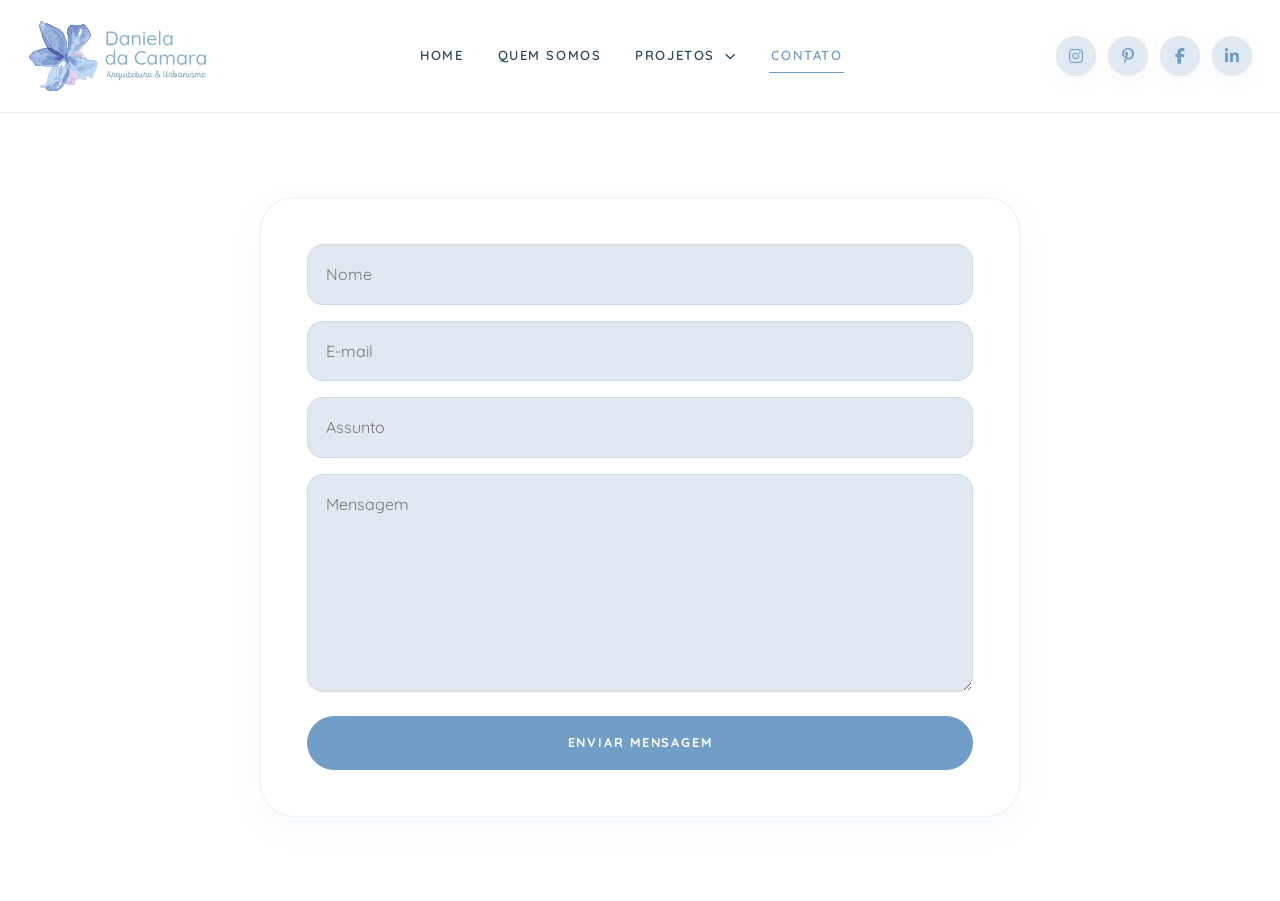
==== contato.html @ 3209e6f1 "primeiro commit" ====
<!DOCTYPE html>
<html lang="pt-BR">
<head>
  <meta charset="UTF-8" />
  <meta name="viewport" content="width=device-width, initial-scale=1.0" />
  <title>Contato | Daniela da Camara</title>

  <link rel="preconnect" href="https://fonts.googleapis.com">
  <link rel="preconnect" href="https://fonts.gstatic.com" crossorigin>
  <link href="https://fonts.googleapis.com/css2?family=Quicksand:wght@300;400;500;600;700&display=swap" rel="stylesheet" />
  <link rel="stylesheet" href="https://cdnjs.cloudflare.com/ajax/libs/font-awesome/6.5.2/css/all.min.css" />
  <link rel="stylesheet" href="style.css" />
</head>
<body>
  <header class="site-header">
    <div class="header-container">
      <a href="index.html" class="logo" aria-label="Ir para a página inicial">
        <img src="./assets/3.svg" alt="Daniela da Camara" class="logo-image">
      </a>

      <nav class="main-nav" id="mainNav" aria-label="Menu principal">
        <ul class="nav-list">
          <li><a href="index.html" class="nav-link">Home</a></li>
          <li><a href="quem-somos.html" class="nav-link">Quem Somos</a></li>

          <li class="has-submenu" id="projectsMenu">
            <button class="submenu-toggle nav-button" id="submenuToggle" type="button" aria-expanded="false" aria-controls="projectsSubmenu">
              Projetos
              <i class="fa-solid fa-chevron-down"></i>
            </button>
            <ul class="submenu" id="projectsSubmenu">
              <li><a href="projetos.html">Todos</a></li>
              <li><a href="projetos.html?categoria=residenciais">Residenciais</a></li>
              <li><a href="projetos.html?categoria=corporativos">Corporativos</a></li>
              <li><a href="projetos.html?categoria=interiores">Interiores</a></li>
            </ul>
          </li>

          <li><a href="contato.html" class="nav-link active">Contato</a></li>
        </ul>
      </nav>

      <div class="header-right">
        <div class="social-links">
          <a href="#" aria-label="Instagram"><i class="fa-brands fa-instagram"></i></a>
          <a href="#" aria-label="Pinterest"><i class="fa-brands fa-pinterest-p"></i></a>
          <a href="#" aria-label="Facebook"><i class="fa-brands fa-facebook-f"></i></a>
          <a href="#" aria-label="LinkedIn"><i class="fa-brands fa-linkedin-in"></i></a>
        </div>

        <button class="menu-toggle" id="menuToggle" aria-label="Abrir menu" aria-expanded="false">
          <span></span>
          <span></span>
        </button>
      </div>
    </div>
  </header>

  <main class="contact-page-main">
    <section class="contact-form-only-section">
      <form class="contact-form contact-form-only">
        <div class="form-group">
          <input type="text" placeholder="Nome" />
        </div>

        <div class="form-group">
          <input type="email" placeholder="E-mail" />
        </div>

        <div class="form-group">
          <input type="text" placeholder="Assunto" />
        </div>

        <div class="form-group">
          <textarea rows="7" placeholder="Mensagem"></textarea>
        </div>

        <button type="submit" class="btn btn-primary">Enviar mensagem</button>
      </form>
    </section>
  </main>

  <script src="script.js"></script>
</body>
</html>
---- style.css ----
:root {
  --white: #FFFFFF;
  --blue-100: #e0e9f2;
  --blue-200: #c2d0dd;
  --blue-400: #8ab0c7;
  --blue-500: #719ec7;

  --bg: var(--white);
  --bg-soft: var(--blue-100);
  --title: var(--blue-500);
  --text: #2e4a5f;
  --text-soft: #4f6a7f;
  --line: rgba(113, 158, 199, 0.16);

  --container: 1320px;
  --radius-xl: 34px;
  --radius-lg: 26px;
  --radius-md: 18px;

  --shadow-soft: 0 18px 50px rgba(113, 158, 199, 0.12);
  --shadow-card: 0 10px 30px rgba(113, 158, 199, 0.08);

  --transition-fast: 0.22s ease;
  --transition: 0.32s cubic-bezier(0.22, 1, 0.36, 1);

  --header-height: 112px;
}

* {
  margin: 0;
  padding: 0;
  box-sizing: border-box;
}

html {
  scroll-behavior: smooth;
}

body {
  font-family: "Quicksand", sans-serif;
  background: var(--bg);
  color: var(--text);
  line-height: 1.65;
  -webkit-font-smoothing: antialiased;
  text-rendering: optimizeLegibility;
  overflow-x: hidden;
}

img {
  display: block;
  width: 100%;
}

a {
  color: inherit;
  text-decoration: none;
}

button,
input,
textarea {
  font: inherit;
}

button {
  border: none;
  background: none;
  cursor: pointer;
}

a,
button,
img,
.nav-link,
.nav-button,
.social-links a,
.logo {
  -webkit-tap-highlight-color: transparent;
}

.nav-link:focus,
.nav-button:focus,
.social-links a:focus,
.menu-toggle:focus {
  outline: none;
}

.nav-link:focus-visible,
.nav-button:focus-visible,
.social-links a:focus-visible,
.menu-toggle:focus-visible {
  outline: 1px solid rgba(113, 158, 199, 0.5);
  outline-offset: 4px;
}

.site-header,
.header-container,
.nav-list,
.nav-list > li,
.nav-link,
.nav-button,
.logo,
.logo-image,
.social-links a,
.submenu {
  backface-visibility: hidden;
  -webkit-backface-visibility: hidden;
  transform: translateZ(0);
}

/* HEADER */
.site-header {
  position: sticky;
  top: 0;
  z-index: 1200;
  background: rgba(255, 255, 255, 0.94);
  backdrop-filter: blur(16px);
  border-bottom: 1px solid var(--line);
}

.header-container {
  width: min(100% - 56px, var(--container));
  min-height: var(--header-height);
  margin: 0 auto;
  display: grid;
  grid-template-columns: auto 1fr auto;
  align-items: center;
  gap: 40px;
}

.logo {
  display: inline-flex;
  align-items: center;
  white-space: nowrap;
  line-height: 1;
  flex-shrink: 0;
}

.logo-image {
  display: block;
  width: auto;
  height: 72px;
  max-width: 320px;
  object-fit: contain;
}

.main-nav {
  display: flex;
  justify-content: center;
  min-width: 0;
}

.nav-list {
  list-style: none;
  display: flex;
  align-items: center;
  gap: 30px;
}

.nav-list > li {
  display: flex;
  align-items: center;
  position: relative;
}

.nav-link,
.nav-button,
.submenu a {
  color: var(--text);
  font-size: 0.82rem;
  font-weight: 600;
  text-transform: uppercase;
  letter-spacing: 0.12em;
}

.nav-link,
.nav-button {
  position: relative;
  display: inline-flex;
  align-items: center;
  justify-content: center;
  min-height: 46px;
  padding: 0 2px;
  transition:
    color var(--transition-fast),
    opacity var(--transition-fast);
}

.nav-link::after,
.nav-button::after {
  content: "";
  position: absolute;
  left: 0;
  bottom: 6px;
  width: 100%;
  height: 1px;
  background: var(--blue-500);
  transform: scaleX(0);
  transform-origin: center;
  transition: transform var(--transition-fast);
  pointer-events: none;
}

.nav-link:hover,
.nav-button:hover,
.submenu a:hover,
.nav-link.active,
.nav-button.active {
  color: var(--blue-500);
}

.nav-link:hover::after,
.nav-button:hover::after,
.nav-link.active::after,
.has-submenu.open .nav-button::after {
  transform: scaleX(1);
}

.has-submenu {
  position: relative;
}

.nav-button {
  gap: 10px;
}

.nav-button i {
  font-size: 0.68rem;
  transition: transform var(--transition-fast);
}

.has-submenu.open .nav-button i {
  transform: rotate(180deg);
}

.submenu {
  list-style: none;
  position: absolute;
  left: 50%;
  top: calc(100% + 14px);
  transform: translateX(-50%) translateY(8px);
  min-width: 250px;
  background: var(--white);
  border: 1px solid rgba(113, 158, 199, 0.18);
  border-radius: 22px;
  box-shadow: var(--shadow-soft);
  padding: 12px 0;
  opacity: 0;
  visibility: hidden;
  pointer-events: none;
  transition:
    opacity var(--transition-fast),
    transform var(--transition-fast),
    visibility var(--transition-fast);
  will-change: opacity, transform;
}

.submenu::before {
  content: "";
  position: absolute;
  left: 0;
  right: 0;
  top: -18px;
  height: 18px;
}

.submenu a {
  display: block;
  padding: 11px 22px;
  letter-spacing: 0.08em;
  transition:
    color var(--transition-fast),
    background-color var(--transition-fast);
}

.submenu a:hover {
  background: rgba(224, 233, 242, 0.45);
}

.has-submenu.open .submenu {
  opacity: 1;
  visibility: visible;
  pointer-events: auto;
  transform: translateX(-50%) translateY(0);
}

.header-right {
  display: flex;
  align-items: center;
  justify-content: flex-end;
  gap: 16px;
}

.social-links {
  display: flex;
  align-items: center;
  gap: 12px;
}

.social-links a {
  width: 40px;
  height: 40px;
  border-radius: 999px;
  display: inline-flex;
  align-items: center;
  justify-content: center;
  background: var(--blue-100);
  color: var(--blue-500);
  transition:
    transform var(--transition-fast),
    background-color var(--transition-fast),
    color var(--transition-fast);
  box-shadow: 0 6px 18px rgba(113, 158, 199, 0.08);
}

.social-links a:hover {
  transform: translateY(-1px);
  background: var(--blue-500);
  color: var(--white);
}

.menu-toggle {
  display: none;
  width: 42px;
  height: 42px;
  flex-direction: column;
  justify-content: center;
  gap: 6px;
}

.menu-toggle span {
  display: block;
  width: 22px;
  height: 1.5px;
  margin-left: auto;
  background: var(--blue-500);
  transition: transform var(--transition-fast), opacity var(--transition-fast);
}

/* HOME E PROJETOS */
.gallery-page-main {
  width: 100%;
}

.projects-grid {
  display: grid;
  grid-template-columns: repeat(3, 1fr);
  gap: 0;
  width: 100vw;
  margin: 0;
}

.project-tile {
  position: relative;
  overflow: hidden;
}

.project-tile.hidden {
  display: none;
}

.project-tile-link {
  display: block;
  position: relative;
  overflow: hidden;
}

.project-tile-image {
  position: relative;
  overflow: hidden;
}

.project-tile-image::after {
  content: "";
  position: absolute;
  inset: 0;
  background: rgba(24, 39, 52, 0.12);
  opacity: 0;
  transition: opacity 1s ease;
  z-index: 1;
}

.project-tile-image img {
  width: 100%;
  height: clamp(320px, 34vw, 620px);
  object-fit: cover;
  transform: scale(1);
  transition:
    transform 2s cubic-bezier(0.22, 1, 0.36, 1),
    filter 1s ease;
}

.project-tile-overlay {
  position: absolute;
  inset: 0;
  z-index: 2;
  display: flex;
  align-items: flex-end;
  justify-content: flex-start;
  padding: 28px;
  background: linear-gradient(to top, rgba(18, 31, 42, 0.42), transparent 55%);
  opacity: 0;
  transition: opacity 0.9s ease;
}

.project-tile-overlay h2 {
  color: var(--white);
  font-size: clamp(1.2rem, 1.8vw, 2rem);
  font-weight: 600;
  letter-spacing: 0.02em;
  transform: translateY(10px);
  transition: transform 0.8s ease;
}

.project-tile-link:hover .project-tile-image::after {
  opacity: 1;
}

.project-tile-link:hover .project-tile-image img {
  transform: scale(1.045);
  filter: brightness(0.78);
}

.project-tile-link:hover .project-tile-overlay {
  opacity: 1;
}

.project-tile-link:hover .project-tile-overlay h2 {
  transform: translateY(0);
}

/* QUEM SOMOS */
.about-page-main {
  min-height: calc(100vh - var(--header-height));
}

.about-split-layout {
  width: 100%;
  min-height: calc(100vh - var(--header-height));
  display: grid;
  grid-template-columns: 1fr 1fr;
}

.about-split-image {
  min-height: calc(100vh - var(--header-height));
}

.about-split-image img {
  width: 100%;
  height: 100%;
  object-fit: cover;
}

.about-split-text {
  display: flex;
  align-items: center;
  justify-content: center;
  padding: 60px;
  background: var(--white);
}

.about-split-inner {
  width: min(100%, 500px);
  text-align: center;
}

.about-split-inner h1 {
  color: var(--title);
  font-size: clamp(2rem, 4vw, 4rem);
  font-weight: 600;
  letter-spacing: 0.08em;
  margin-bottom: 28px;
}

.about-split-inner p {
  color: var(--text-soft);
  font-size: 1rem;
}

.about-split-inner p + p {
  margin-top: 18px;
}

/* CONTATO */
.contact-page-main {
  min-height: calc(100vh - var(--header-height));
  display: flex;
  align-items: center;
  justify-content: center;
  padding: 42px 24px;
}

.contact-form-only-section {
  width: min(100%, 760px);
}

.contact-form {
  background: var(--white);
  border: 1px solid rgba(113, 158, 199, 0.14);
  border-radius: var(--radius-xl);
  padding: clamp(28px, 4vw, 46px);
  box-shadow: var(--shadow-card);
  display: grid;
  gap: 16px;
}

.contact-form-only {
  width: 100%;
}

.form-group input,
.form-group textarea {
  width: 100%;
  border: 1px solid rgba(113, 158, 199, 0.18);
  background: var(--bg-soft);
  border-radius: 16px;
  padding: 16px 18px;
  color: var(--text);
  outline: none;
  transition: var(--transition);
}

.form-group input:focus,
.form-group textarea:focus {
  background: var(--white);
  border-color: var(--blue-500);
}

/* BUTTON */
.btn {
  min-height: 54px;
  padding: 0 24px;
  border-radius: 999px;
  display: inline-flex;
  align-items: center;
  justify-content: center;
  font-size: 0.8rem;
  font-weight: 700;
  text-transform: uppercase;
  letter-spacing: 0.14em;
  transition: var(--transition-fast);
}

.btn-primary {
  background: var(--blue-500);
  border: 1px solid var(--blue-500);
  color: var(--white);
}

.btn-primary:hover {
  transform: translateY(-1px);
  background: #628eb5;
  border-color: #628eb5;
}

/* RESPONSIVO */
@media (max-width: 980px) {
  :root {
    --header-height: 92px;
  }

  .header-container {
    grid-template-columns: auto auto;
    justify-content: space-between;
    gap: 18px;
    min-height: var(--header-height);
  }

  .logo-image {
    height: 54px;
    max-width: 220px;
  }

  .main-nav {
    position: absolute;
    top: 100%;
    left: 0;
    width: 100%;
    background: rgba(255, 255, 255, 0.98);
    border-bottom: 1px solid var(--line);
    max-height: 0;
    overflow: hidden;
    transition: max-height 0.3s ease;
  }

  .main-nav.open {
    max-height: 520px;
  }

  .nav-list {
    width: min(100% - 32px, var(--container));
    margin: 0 auto;
    flex-direction: column;
    align-items: flex-start;
    gap: 0;
    padding: 18px 0;
  }

  .nav-list > li {
    width: 100%;
    border-bottom: 1px solid rgba(113, 158, 199, 0.12);
  }

  .nav-link,
  .nav-button {
    width: 100%;
    min-height: 52px;
    justify-content: space-between;
    padding: 0;
  }

  .nav-link::after,
  .nav-button::after {
    display: none;
  }

  .submenu {
    position: static;
    transform: none;
    min-width: 100%;
    margin-top: 0;
    padding: 0 0 10px 0;
    border: none;
    border-radius: 0;
    box-shadow: none;
    background: transparent;
    display: none;
    opacity: 1;
    visibility: visible;
    pointer-events: auto;
  }

  .submenu::before {
    display: none;
  }

  .has-submenu.open .submenu {
    display: block;
  }

  .submenu a {
    padding: 10px 0 10px 14px;
  }

  .social-links {
    display: none;
  }

  .menu-toggle {
    display: flex;
  }

  .projects-grid {
    grid-template-columns: repeat(2, 1fr);
  }

  .about-split-layout {
    grid-template-columns: 1fr;
  }

  .about-split-image {
    min-height: 48vh;
  }

  .about-split-text {
    padding: 48px 24px;
  }
}

@media (max-width: 640px) {
  .header-container {
    width: min(100% - 24px, var(--container));
  }

  .logo-image {
    height: 46px;
    max-width: 180px;
  }

  .projects-grid {
    grid-template-columns: 1fr;
  }

  .project-tile-image img {
    height: 58vh;
  }

  .project-tile-overlay {
    padding: 22px;
  }

  .contact-page-main {
    padding: 24px;
  }

  .about-split-inner h1 {
    margin-bottom: 22px;
  }
}
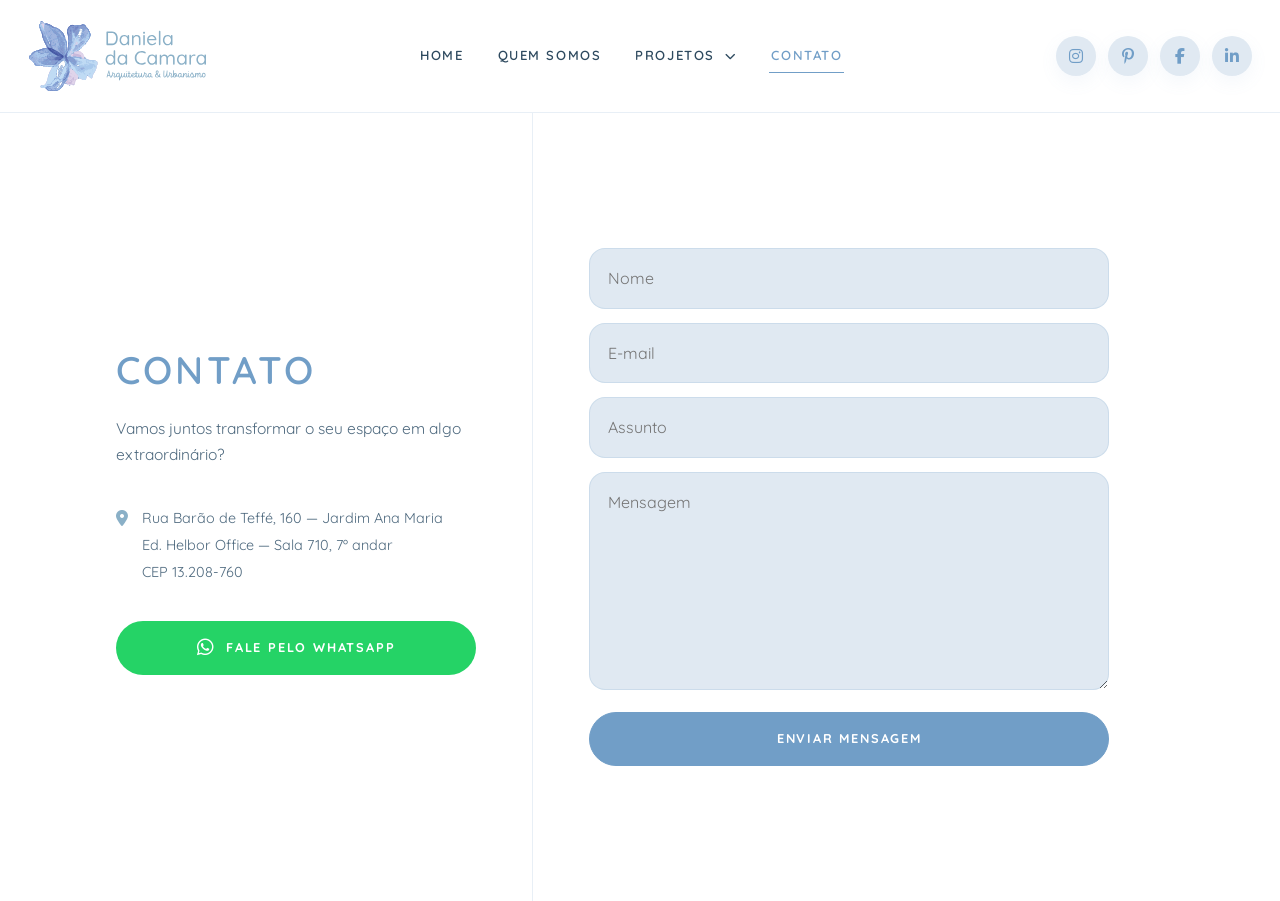
==== commit fac5e3fc: "atualiza página contato" ====
--- a/contato.html
+++ b/contato.html
@@ -57,8 +57,30 @@
   </header>
 
   <main class="contact-page-main">
-    <section class="contact-form-only-section">
-      <form class="contact-form contact-form-only">
+
+    <div class="contact-info">
+      <div class="contact-info-inner">
+        <h1>CONTATO</h1>
+        <p class="contact-intro">Vamos juntos transformar o seu espaço em algo extraordinário?</p>
+
+        <div class="contact-detail">
+          <i class="fa-solid fa-location-dot"></i>
+          <div class="contact-detail-text">
+            <span>Rua Barão de Teffé, 160 — Jardim Ana Maria</span>
+            <span>Ed. Helbor Office — Sala 710, 7º andar</span>
+            <span>CEP 13.208-760</span>
+          </div>
+        </div>
+
+        <a href="https://wa.me/5511933152003" target="_blank" rel="noopener noreferrer" class="btn btn-whatsapp">
+          <i class="fa-brands fa-whatsapp"></i>
+          Fale pelo WhatsApp
+        </a>
+      </div>
+    </div>
+
+    <div class="contact-form-wrap">
+      <form class="contact-form">
         <div class="form-group">
           <input type="text" placeholder="Nome" />
         </div>
@@ -77,7 +99,8 @@
 
         <button type="submit" class="btn btn-primary">Enviar mensagem</button>
       </form>
-    </section>
+    </div>
+
   </main>
 
   <script src="script.js"></script>
--- a/style.css
+++ b/style.css
@@ -431,24 +431,27 @@
 
 /* QUEM SOMOS */
 .about-page-main {
-  min-height: calc(100vh - var(--header-height));
+  height: calc(100vh - var(--header-height));
+  overflow: hidden;
 }
 
 .about-split-layout {
   width: 100%;
-  min-height: calc(100vh - var(--header-height));
+  height: 100%;
   display: grid;
   grid-template-columns: 1fr 1fr;
 }
 
 .about-split-image {
-  min-height: calc(100vh - var(--header-height));
+  height: 100%;
+  overflow: hidden;
 }
 
 .about-split-image img {
   width: 100%;
   height: 100%;
   object-fit: cover;
+  object-position: center;
 }
 
 .about-split-text {
@@ -456,6 +459,7 @@
   align-items: center;
   justify-content: center;
   padding: 60px;
+  overflow-y: auto;
   background: var(--white);
 }
 
@@ -481,31 +485,99 @@
   margin-top: 18px;
 }
 
+.about-tagline {
+  margin-top: 48px !important;
+  font-style: italic;
+  color: var(--title) !important;
+}
+
 /* CONTATO */
 .contact-page-main {
   min-height: calc(100vh - var(--header-height));
-  display: flex;
-  align-items: center;
+  display: grid;
+  grid-template-columns: 5fr 7fr;
+  background: var(--white);
+}
+
+.contact-info {
+  display: flex;
+  align-items: center;
+  justify-content: flex-end;
+  padding: 60px 56px 60px 40px;
+  border-right: 1px solid var(--line);
+}
+
+.contact-info-inner {
+  width: min(100%, 360px);
+}
+
+.contact-info-inner h1 {
+  color: var(--title);
+  font-size: clamp(1.8rem, 3vw, 3rem);
+  font-weight: 600;
+  letter-spacing: 0.08em;
+  margin-bottom: 12px;
+}
+
+.contact-intro {
+  color: var(--text-soft);
+  font-size: 0.97rem;
+  line-height: 1.7;
+  margin-bottom: 40px;
+}
+
+.contact-detail {
+  display: flex;
+  gap: 14px;
+  align-items: flex-start;
+  margin-bottom: 36px;
+}
+
+.contact-detail i {
+  color: var(--blue-400);
+  font-size: 1rem;
+  margin-top: 3px;
+  flex-shrink: 0;
+}
+
+.contact-detail-text {
+  display: flex;
+  flex-direction: column;
+  gap: 3px;
+  color: var(--text-soft);
+  font-size: 0.9rem;
+  line-height: 1.65;
+}
+
+.btn-whatsapp {
+  background: #25D366;
+  border: none;
+  color: var(--white);
+  gap: 10px;
+  width: 100%;
   justify-content: center;
-  padding: 42px 24px;
-}
-
-.contact-form-only-section {
-  width: min(100%, 760px);
+}
+
+.btn-whatsapp i {
+  font-size: 1.2rem;
+}
+
+.btn-whatsapp:hover {
+  background: #1fba5a;
+  transform: translateY(-1px);
+}
+
+.contact-form-wrap {
+  display: flex;
+  align-items: center;
+  justify-content: flex-start;
+  padding: 60px 40px 60px 56px;
 }
 
 .contact-form {
-  background: var(--white);
-  border: 1px solid rgba(113, 158, 199, 0.14);
-  border-radius: var(--radius-xl);
-  padding: clamp(28px, 4vw, 46px);
-  box-shadow: var(--shadow-card);
+  width: min(100%, 520px);
   display: grid;
-  gap: 16px;
-}
-
-.contact-form-only {
-  width: 100%;
+  gap: 14px;
 }
 
 .form-group input,
@@ -576,37 +648,41 @@
     top: 100%;
     left: 0;
     width: 100%;
-    background: rgba(255, 255, 255, 0.98);
+    background: #ffffff;
     border-bottom: 1px solid var(--line);
+    box-shadow: 0 8px 24px rgba(113, 158, 199, 0.12);
     max-height: 0;
     overflow: hidden;
-    transition: max-height 0.3s ease;
+    transition: max-height 0.35s ease;
+    z-index: 1100;
   }
 
   .main-nav.open {
-    max-height: 520px;
+    max-height: 600px;
   }
 
   .nav-list {
-    width: min(100% - 32px, var(--container));
-    margin: 0 auto;
+    width: 100%;
+    margin: 0;
     flex-direction: column;
     align-items: flex-start;
     gap: 0;
-    padding: 18px 0;
+    padding: 8px 0 16px;
   }
 
   .nav-list > li {
     width: 100%;
     border-bottom: 1px solid rgba(113, 158, 199, 0.12);
+    padding: 0 24px;
   }
 
   .nav-link,
   .nav-button {
     width: 100%;
-    min-height: 52px;
+    min-height: 56px;
     justify-content: space-between;
-    padding: 0;
+    padding: 0 4px;
+    font-size: 0.9rem;
   }
 
   .nav-link::after,
@@ -636,10 +712,15 @@
 
   .has-submenu.open .submenu {
     display: block;
+    transform: none;
+    opacity: 1;
+    visibility: visible;
   }
 
   .submenu a {
-    padding: 10px 0 10px 14px;
+    padding: 12px 0 12px 16px;
+    font-size: 0.82rem;
+    opacity: 0.85;
   }
 
   .social-links {
@@ -654,16 +735,23 @@
     grid-template-columns: repeat(2, 1fr);
   }
 
+  .about-page-main {
+    height: auto;
+    overflow: visible;
+  }
+
   .about-split-layout {
+    height: auto;
     grid-template-columns: 1fr;
   }
 
   .about-split-image {
-    min-height: 48vh;
+    height: 50vh;
   }
 
   .about-split-text {
     padding: 48px 24px;
+    overflow-y: visible;
   }
 }
 
@@ -690,7 +778,22 @@
   }
 
   .contact-page-main {
-    padding: 24px;
+    grid-template-columns: 1fr;
+  }
+
+  .contact-info {
+    justify-content: flex-start;
+    padding: 48px 24px 36px;
+    border-right: none;
+    border-bottom: 1px solid var(--line);
+  }
+
+  .contact-form-wrap {
+    padding: 36px 24px 48px;
+  }
+
+  .contact-form {
+    width: 100%;
   }
 
   .about-split-inner h1 {
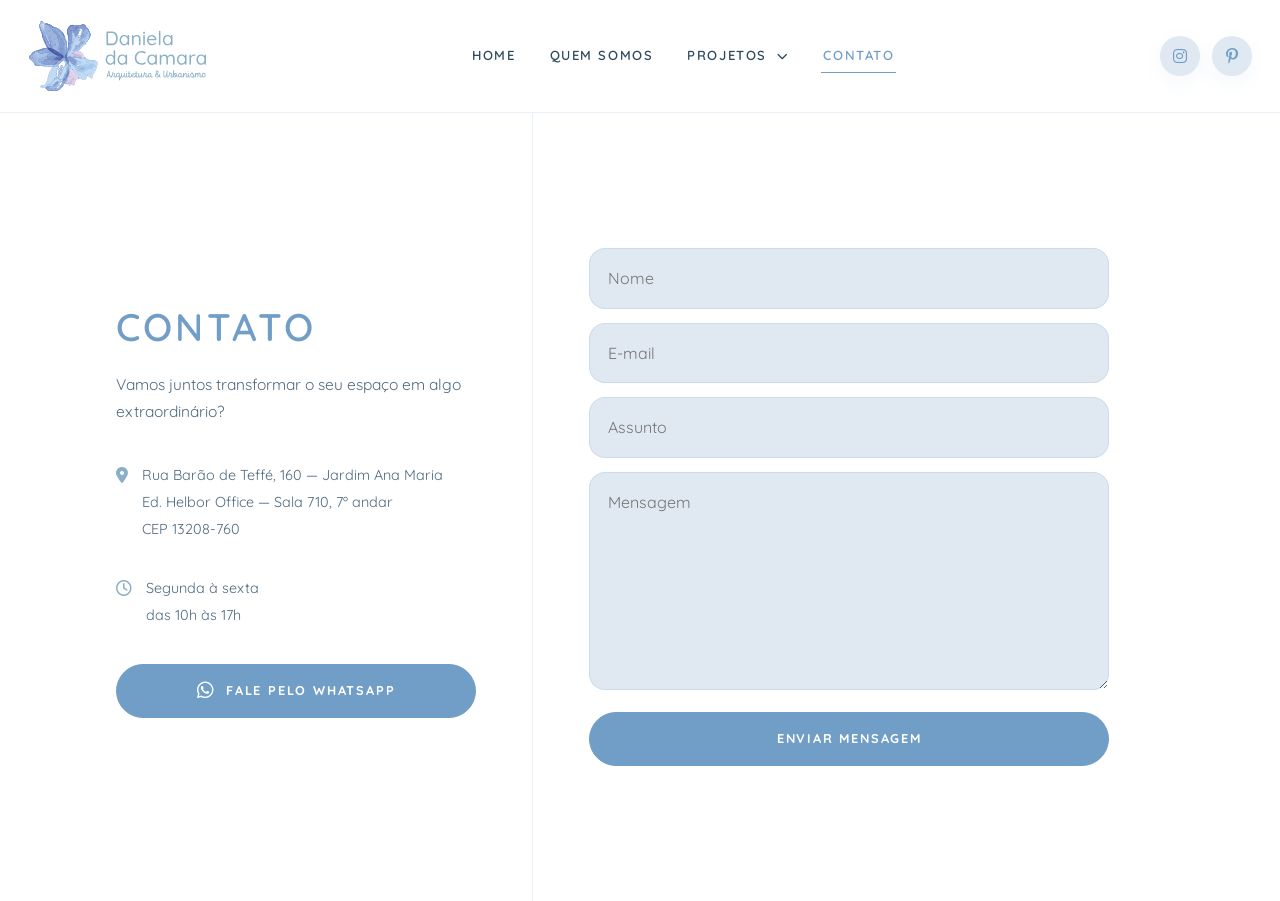
==== commit 3c67b0dd: "atualizar fotos dos projetos" ====
--- a/contato.html
+++ b/contato.html
@@ -4,6 +4,8 @@
   <meta charset="UTF-8" />
   <meta name="viewport" content="width=device-width, initial-scale=1.0" />
   <title>Contato | Daniela da Camara</title>
+  <meta name="description" content="Fale com Daniela da Camara. Atendimento em Jundiaí — Ed. Helbor Office. Entre em contato pelo WhatsApp ou envie sua mensagem." />
+  <link rel="icon" href="./assets/Icone-sem-fundo.png" type="image/png" />
 
   <link rel="preconnect" href="https://fonts.googleapis.com">
   <link rel="preconnect" href="https://fonts.gstatic.com" crossorigin>
@@ -42,10 +44,8 @@
 
       <div class="header-right">
         <div class="social-links">
-          <a href="#" aria-label="Instagram"><i class="fa-brands fa-instagram"></i></a>
-          <a href="#" aria-label="Pinterest"><i class="fa-brands fa-pinterest-p"></i></a>
-          <a href="#" aria-label="Facebook"><i class="fa-brands fa-facebook-f"></i></a>
-          <a href="#" aria-label="LinkedIn"><i class="fa-brands fa-linkedin-in"></i></a>
+          <a href="https://www.instagram.com/danieladacamaraarquitetura/" target="_blank" rel="noopener noreferrer" aria-label="Instagram"><i class="fa-brands fa-instagram" aria-hidden="true"></i></a>
+          <a href="https://www.pinterest.com/danicamaraarquitetura/" target="_blank" rel="noopener noreferrer" aria-label="Pinterest"><i class="fa-brands fa-pinterest-p" aria-hidden="true"></i></a>
         </div>
 
         <button class="menu-toggle" id="menuToggle" aria-label="Abrir menu" aria-expanded="false">
@@ -64,16 +64,24 @@
         <p class="contact-intro">Vamos juntos transformar o seu espaço em algo extraordinário?</p>
 
         <div class="contact-detail">
-          <i class="fa-solid fa-location-dot"></i>
+          <i class="fa-solid fa-location-dot" aria-hidden="true"></i>
           <div class="contact-detail-text">
             <span>Rua Barão de Teffé, 160 — Jardim Ana Maria</span>
             <span>Ed. Helbor Office — Sala 710, 7º andar</span>
-            <span>CEP 13.208-760</span>
+            <span>CEP 13208-760</span>
           </div>
         </div>
 
-        <a href="https://wa.me/5511933152003" target="_blank" rel="noopener noreferrer" class="btn btn-whatsapp">
-          <i class="fa-brands fa-whatsapp"></i>
+        <div class="contact-detail">
+          <i class="fa-regular fa-clock" aria-hidden="true"></i>
+          <div class="contact-detail-text">
+            <span>Segunda à sexta</span>
+            <span>das 10h às 17h</span>
+          </div>
+        </div>
+
+        <a href="https://wa.me/5511933152003?text=Ol%C3%A1!%20Estava%20navegando%20pelo%20site%20e%20queria%20conversar%20com%20voc%C3%AAs." target="_blank" rel="noopener noreferrer" class="btn btn-whatsapp">
+          <i class="fa-brands fa-whatsapp" aria-hidden="true"></i>
           Fale pelo WhatsApp
         </a>
       </div>
--- a/style.css
+++ b/style.css
@@ -337,6 +337,78 @@
   transition: transform var(--transition-fast), opacity var(--transition-fast);
 }
 
+/* FONTE TT MILKS SCRIPT */
+@font-face {
+  font-family: 'TT Milks Script';
+  src: url('./assets/TT Milks Script Regular.woff2') format('woff2');
+  font-weight: 400;
+  font-style: normal;
+  font-display: swap;
+}
+
+/* ANIMAÇÃO HOME */
+.script-overlay {
+  position: fixed;
+  inset: 0;
+  z-index: 9999;
+  pointer-events: auto;
+  cursor: default;
+  display: flex;
+  align-items: flex-start;
+  justify-content: center;
+  padding: 0 32px;
+  opacity: 0;
+  backdrop-filter: blur(0px);
+  -webkit-backdrop-filter: blur(0px);
+  animation: overlayLifecycle 3.5s ease forwards;
+}
+
+.script-text {
+  font-family: 'TT Milks Script', cursive;
+  font-size: clamp(1.6rem, 3.5vw, 2.8rem);
+  font-weight: 400;
+  color: var(--white);
+  text-align: center;
+  text-shadow: 0 2px 20px rgba(18, 39, 52, 0.35);
+  clip-path: inset(0 100% 0 0);
+  margin-top: calc(var(--header-height) + clamp(320px, 34vw, 620px));
+  transform: translateY(-50%);
+  animation: scriptWrite 2.1s cubic-bezier(0.4, 0, 0.6, 1) 0.3s forwards;
+  /* spans inline no desktop */
+}
+
+.script-line {
+  display: inline;
+}
+
+@keyframes overlayLifecycle {
+  0%   {
+    opacity: 0;
+    backdrop-filter: blur(0px);
+    -webkit-backdrop-filter: blur(0px);
+  }
+  9%  {
+    opacity: 1;
+    backdrop-filter: blur(5px);
+    -webkit-backdrop-filter: blur(5px);
+  }
+  86%  {
+    opacity: 1;
+    backdrop-filter: blur(5px);
+    -webkit-backdrop-filter: blur(5px);
+  }
+  100% {
+    opacity: 0;
+    backdrop-filter: blur(0px);
+    -webkit-backdrop-filter: blur(0px);
+  }
+}
+
+@keyframes scriptWrite {
+  from { clip-path: inset(0 100% 0 0); }
+  to   { clip-path: inset(0 0%   0 0); }
+}
+
 /* HOME E PROJETOS */
 .gallery-page-main {
   width: 100%;
@@ -346,7 +418,7 @@
   display: grid;
   grid-template-columns: repeat(3, 1fr);
   gap: 0;
-  width: 100vw;
+  width: 100%;
   margin: 0;
 }
 
@@ -412,21 +484,46 @@
   transition: transform 0.8s ease;
 }
 
-.project-tile-link:hover .project-tile-image::after {
+.project-tile-link:hover .project-tile-image::after,
+.project-tile:hover .project-tile-image::after {
   opacity: 1;
 }
 
-.project-tile-link:hover .project-tile-image img {
+.project-tile-link:hover .project-tile-image img,
+.project-tile:hover .project-tile-image img {
   transform: scale(1.045);
   filter: brightness(0.78);
 }
 
-.project-tile-link:hover .project-tile-overlay {
+.project-tile-link:hover .project-tile-overlay,
+.project-tile:hover .project-tile-overlay {
   opacity: 1;
 }
 
-.project-tile-link:hover .project-tile-overlay h2 {
+.project-tile-link:hover .project-tile-overlay h2,
+.project-tile:hover .project-tile-overlay h2 {
   transform: translateY(0);
+}
+
+/* GALERIA HOME (rotativa) */
+.home-tile {
+  position: relative;
+  overflow: hidden;
+  height: clamp(320px, 34vw, 620px);
+}
+
+.home-tile-img {
+  position: absolute;
+  inset: 0;
+  width: 100%;
+  height: 100%;
+  object-fit: cover;
+  opacity: 0;
+  transition: opacity 1.4s ease;
+}
+
+.home-tile-img.is-active {
+  opacity: 1;
 }
 
 /* QUEM SOMOS */
@@ -460,7 +557,7 @@
   justify-content: center;
   padding: 60px;
   overflow-y: auto;
-  background: var(--white);
+  background: #c2d0dd;
 }
 
 .about-split-inner {
@@ -469,7 +566,7 @@
 }
 
 .about-split-inner h1 {
-  color: var(--title);
+  color: var(--white);
   font-size: clamp(2rem, 4vw, 4rem);
   font-weight: 600;
   letter-spacing: 0.08em;
@@ -477,8 +574,10 @@
 }
 
 .about-split-inner p {
-  color: var(--text-soft);
+  color: var(--white);
   font-size: 1rem;
+  text-align: justify;
+  text-justify: inter-word;
 }
 
 .about-split-inner p + p {
@@ -487,8 +586,11 @@
 
 .about-tagline {
   margin-top: 48px !important;
-  font-style: italic;
-  color: var(--title) !important;
+  font-family: 'TT Milks Script', cursive;
+  font-style: normal;
+  font-size: 1.6rem !important;
+  color: var(--white) !important;
+  text-align: center !important;
 }
 
 /* CONTATO */
@@ -499,6 +601,27 @@
   background: var(--white);
 }
 
+@keyframes contactReveal {
+  from { opacity: 0; transform: translateY(18px); }
+  to   { opacity: 1; transform: translateY(0); }
+}
+
+.contact-info,
+.contact-form-wrap {
+  animation: contactReveal 0.7s cubic-bezier(0.22, 1, 0.36, 1) both;
+}
+
+.contact-form-wrap {
+  animation-delay: 0.12s;
+}
+
+@media (prefers-reduced-motion: reduce) {
+  .contact-info,
+  .contact-form-wrap {
+    animation: none;
+  }
+}
+
 .contact-info {
   display: flex;
   align-items: center;
@@ -550,8 +673,8 @@
 }
 
 .btn-whatsapp {
-  background: #25D366;
-  border: none;
+  background: var(--blue-500);
+  border: 1px solid var(--blue-500);
   color: var(--white);
   gap: 10px;
   width: 100%;
@@ -563,7 +686,8 @@
 }
 
 .btn-whatsapp:hover {
-  background: #1fba5a;
+  background: #628eb5;
+  border-color: #628eb5;
   transform: translateY(-1px);
 }
 
@@ -773,6 +897,10 @@
     height: 58vh;
   }
 
+  .home-tile {
+    height: 58vh;
+  }
+
   .project-tile-overlay {
     padding: 22px;
   }
@@ -799,4 +927,27 @@
   .about-split-inner h1 {
     margin-bottom: 22px;
   }
+
+  /* Animação mobile — duas linhas com fade separado */
+  .script-text {
+    clip-path: none;
+    animation: none;
+    display: flex;
+    flex-direction: column;
+    align-items: center;
+    gap: 6px;
+  }
+
+  .script-line {
+    display: block;
+    clip-path: inset(0 100% 0 0);
+  }
+
+  .script-line-1 {
+    animation: scriptWrite 0.9s cubic-bezier(0.4, 0, 0.6, 1) 0.3s forwards;
+  }
+
+  .script-line-2 {
+    animation: scriptWrite 0.9s cubic-bezier(0.4, 0, 0.6, 1) 1.3s forwards;
+  }
 }
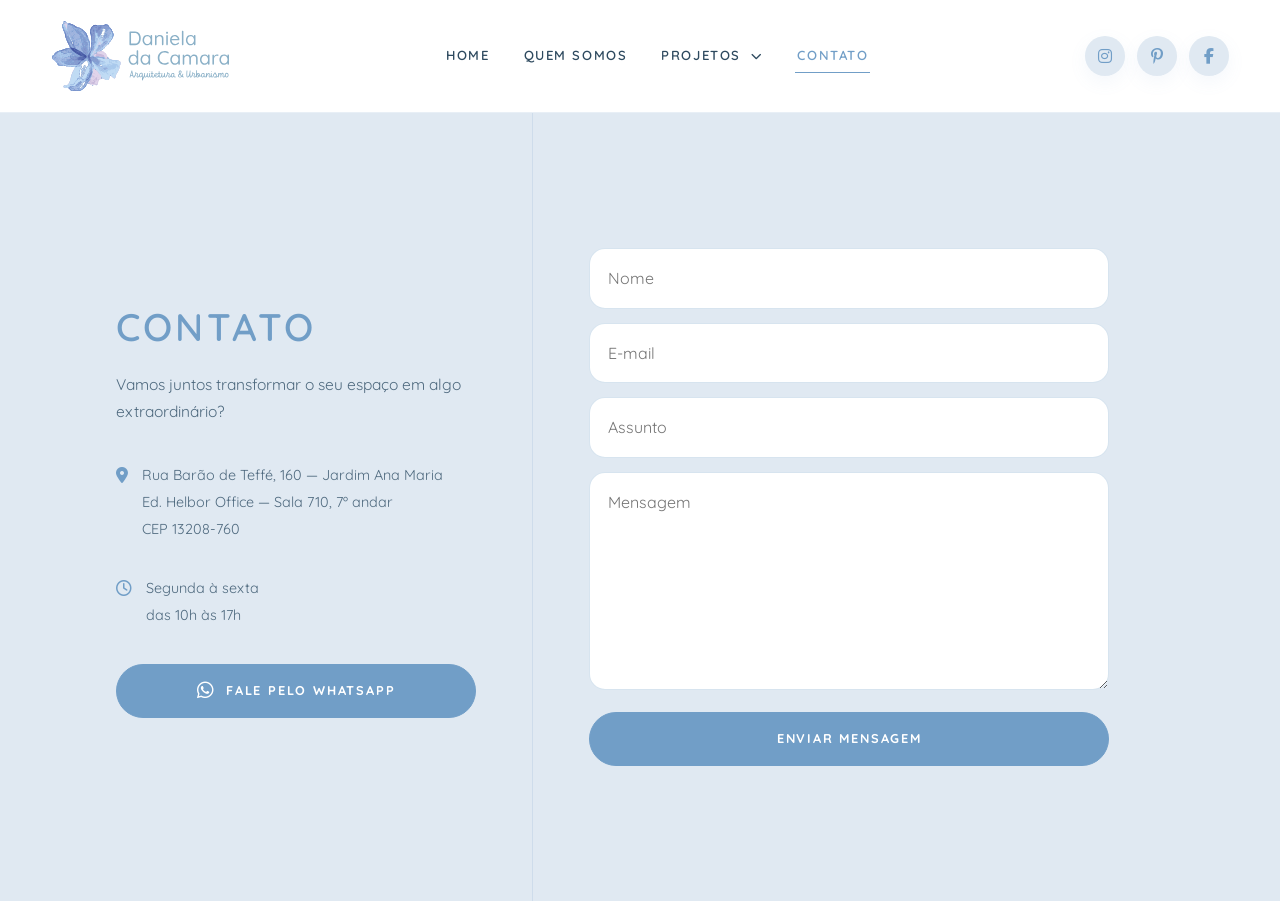
==== commit 2cb33d64: "atualizar cores, display da home e remover projetos" ====
--- a/contato.html
+++ b/contato.html
@@ -5,7 +5,7 @@
   <meta name="viewport" content="width=device-width, initial-scale=1.0" />
   <title>Contato | Daniela da Camara</title>
   <meta name="description" content="Fale com Daniela da Camara. Atendimento em Jundiaí — Ed. Helbor Office. Entre em contato pelo WhatsApp ou envie sua mensagem." />
-  <link rel="icon" href="./assets/Icone-sem-fundo.png" type="image/png" />
+  <link rel="icon" href="./assets/flor.svg" type="image/svg+xml" />
 
   <link rel="preconnect" href="https://fonts.googleapis.com">
   <link rel="preconnect" href="https://fonts.gstatic.com" crossorigin>
@@ -46,6 +46,7 @@
         <div class="social-links">
           <a href="https://www.instagram.com/danieladacamaraarquitetura/" target="_blank" rel="noopener noreferrer" aria-label="Instagram"><i class="fa-brands fa-instagram" aria-hidden="true"></i></a>
           <a href="https://www.pinterest.com/danicamaraarquitetura/" target="_blank" rel="noopener noreferrer" aria-label="Pinterest"><i class="fa-brands fa-pinterest-p" aria-hidden="true"></i></a>
+          <a href="https://www.facebook.com/share/18vopfFnv1/?mibextid=wwXIfr" target="_blank" rel="noopener noreferrer" aria-label="Facebook"><i class="fa-brands fa-facebook-f" aria-hidden="true"></i></a>
         </div>
 
         <button class="menu-toggle" id="menuToggle" aria-label="Abrir menu" aria-expanded="false">
--- a/style.css
+++ b/style.css
@@ -119,7 +119,8 @@
 }
 
 .header-container {
-  width: min(100% - 56px, var(--container));
+  width: 100%;
+  padding: 0 clamp(20px, 4vw, 64px);
   min-height: var(--header-height);
   margin: 0 auto;
   display: grid;
@@ -365,20 +366,31 @@
 
 .script-text {
   font-family: 'TT Milks Script', cursive;
-  font-size: clamp(1.6rem, 3.5vw, 2.8rem);
+  font-size: clamp(2rem, 3.2vw, 3.6rem);
   font-weight: 400;
   color: var(--white);
   text-align: center;
   text-shadow: 0 2px 20px rgba(18, 39, 52, 0.35);
+  margin-top: calc(var(--header-height) + (100vh - var(--header-height)) / 2);
+  transform: translateY(-50%);
+  display: flex;
+  flex-direction: column;
+  align-items: center;
+  gap: 0.05em;
+  line-height: 1.12;
+}
+
+.script-line {
+  display: block;
   clip-path: inset(0 100% 0 0);
-  margin-top: calc(var(--header-height) + clamp(320px, 34vw, 620px));
-  transform: translateY(-50%);
-  animation: scriptWrite 2.1s cubic-bezier(0.4, 0, 0.6, 1) 0.3s forwards;
-  /* spans inline no desktop */
-}
-
-.script-line {
-  display: inline;
+}
+
+.script-line-1 {
+  animation: scriptWrite 1.2s cubic-bezier(0.4, 0, 0.6, 1) 0.3s forwards;
+}
+
+.script-line-2 {
+  animation: scriptWrite 1.2s cubic-bezier(0.4, 0, 0.6, 1) 1.4s forwards;
 }
 
 @keyframes overlayLifecycle {
@@ -505,25 +517,97 @@
   transform: translateY(0);
 }
 
+/* FOTO ÚNICA (sem interação) */
+.project-tile.is-single {
+  cursor: default;
+}
+
+.project-tile.is-single:hover .project-tile-image img {
+  transform: none;
+  filter: none;
+}
+
+/* PÁGINA DE PROJETO */
+.project-detail-header {
+  display: flex;
+  flex-direction: column;
+  gap: 14px;
+  padding: 40px clamp(24px, 5vw, 80px) 28px;
+}
+
+.project-back {
+  display: inline-flex;
+  align-items: center;
+  gap: 8px;
+  width: fit-content;
+  font-size: 0.78rem;
+  font-weight: 600;
+  text-transform: uppercase;
+  letter-spacing: 0.12em;
+  color: var(--text-soft);
+  transition: color var(--transition-fast);
+}
+
+.project-back:hover {
+  color: var(--blue-500);
+}
+
+.project-detail-header h1 {
+  color: var(--title);
+  font-size: clamp(1.6rem, 3vw, 2.6rem);
+  font-weight: 600;
+  letter-spacing: 0.04em;
+}
+
 /* GALERIA HOME (rotativa) */
 .home-tile {
   position: relative;
+  display: block;
   overflow: hidden;
-  height: clamp(320px, 34vw, 620px);
+  height: calc((100vh - var(--header-height)) / 2);
 }
 
 .home-tile-img {
-  position: absolute;
-  inset: 0;
   width: 100%;
   height: 100%;
   object-fit: cover;
+  transition:
+    transform 2s cubic-bezier(0.22, 1, 0.36, 1),
+    filter 1s ease;
+}
+
+.home-tile:hover .home-tile-img {
+  transform: scale(1.045);
+  filter: brightness(0.8);
+}
+
+.home-tile-caption {
+  position: absolute;
+  inset: 0;
+  z-index: 2;
+  display: flex;
+  align-items: flex-end;
+  padding: 28px;
+  background: linear-gradient(to top, rgba(18, 31, 42, 0.45), transparent 55%);
   opacity: 0;
-  transition: opacity 1.4s ease;
-}
-
-.home-tile-img.is-active {
+  transition: opacity 0.7s ease;
+}
+
+.home-tile:hover .home-tile-caption {
   opacity: 1;
+}
+
+.home-tile-caption h2 {
+  color: var(--white);
+  font-size: clamp(1.1rem, 1.7vw, 1.8rem);
+  font-weight: 600;
+  letter-spacing: 0.02em;
+  transform: translateY(10px);
+  transition: transform 0.8s ease;
+}
+
+.home-tile:hover .home-tile-caption h2 {
+  transform: translateY(0);
 }
 
 /* QUEM SOMOS */
@@ -557,7 +641,7 @@
   justify-content: center;
   padding: 60px;
   overflow-y: auto;
-  background: #c2d0dd;
+  background: var(--white);
 }
 
 .about-split-inner {
@@ -566,7 +650,7 @@
 }
 
 .about-split-inner h1 {
-  color: var(--white);
+  color: var(--title);
   font-size: clamp(2rem, 4vw, 4rem);
   font-weight: 600;
   letter-spacing: 0.08em;
@@ -574,7 +658,7 @@
 }
 
 .about-split-inner p {
-  color: var(--white);
+  color: var(--text-soft);
   font-size: 1rem;
   text-align: justify;
   text-justify: inter-word;
@@ -589,7 +673,7 @@
   font-family: 'TT Milks Script', cursive;
   font-style: normal;
   font-size: 1.6rem !important;
-  color: var(--white) !important;
+  color: var(--title) !important;
   text-align: center !important;
 }
 
@@ -598,7 +682,7 @@
   min-height: calc(100vh - var(--header-height));
   display: grid;
   grid-template-columns: 5fr 7fr;
-  background: var(--white);
+  background: var(--blue-100);
 }
 
 @keyframes contactReveal {
@@ -657,7 +741,7 @@
 }
 
 .contact-detail i {
-  color: var(--blue-400);
+  color: var(--blue-500);
   font-size: 1rem;
   margin-top: 3px;
   flex-shrink: 0;
@@ -707,8 +791,8 @@
 .form-group input,
 .form-group textarea {
   width: 100%;
-  border: 1px solid rgba(113, 158, 199, 0.18);
-  background: var(--bg-soft);
+  border: 1px solid rgba(113, 158, 199, 0.28);
+  background: var(--white);
   border-radius: 16px;
   padding: 16px 18px;
   color: var(--text);
@@ -859,6 +943,10 @@
     grid-template-columns: repeat(2, 1fr);
   }
 
+  .projects-grid-home .home-tile {
+    height: calc((100vh - var(--header-height)) / 3);
+  }
+
   .about-page-main {
     height: auto;
     overflow: visible;
@@ -881,7 +969,7 @@
 
 @media (max-width: 640px) {
   .header-container {
-    width: min(100% - 24px, var(--container));
+    padding: 0 18px;
   }
 
   .logo-image {
@@ -897,8 +985,8 @@
     height: 58vh;
   }
 
-  .home-tile {
-    height: 58vh;
+  .projects-grid-home .home-tile {
+    height: 56vh;
   }
 
   .project-tile-overlay {
@@ -927,27 +1015,25 @@
   .about-split-inner h1 {
     margin-bottom: 22px;
   }
-
-  /* Animação mobile — duas linhas com fade separado */
+}
+
+/* TABLETS / IPAD — frase centralizada e maior, preenchendo a tela */
+@media (max-width: 1024px) {
+  .script-overlay {
+    align-items: center;
+  }
+
   .script-text {
-    clip-path: none;
-    animation: none;
-    display: flex;
-    flex-direction: column;
-    align-items: center;
-    gap: 6px;
-  }
-
-  .script-line {
-    display: block;
-    clip-path: inset(0 100% 0 0);
-  }
-
-  .script-line-1 {
-    animation: scriptWrite 0.9s cubic-bezier(0.4, 0, 0.6, 1) 0.3s forwards;
-  }
-
-  .script-line-2 {
-    animation: scriptWrite 0.9s cubic-bezier(0.4, 0, 0.6, 1) 1.3s forwards;
+    margin-top: 0;
+    transform: none;
+    line-height: 1.05;
+    font-size: clamp(2.2rem, 8vw, 4.6rem);
+  }
+}
+
+/* MOBILE — reduz a frase para caber confortavelmente em duas linhas */
+@media (max-width: 600px) {
+  .script-text {
+    font-size: clamp(1.6rem, 7.2vw, 2.6rem);
   }
 }
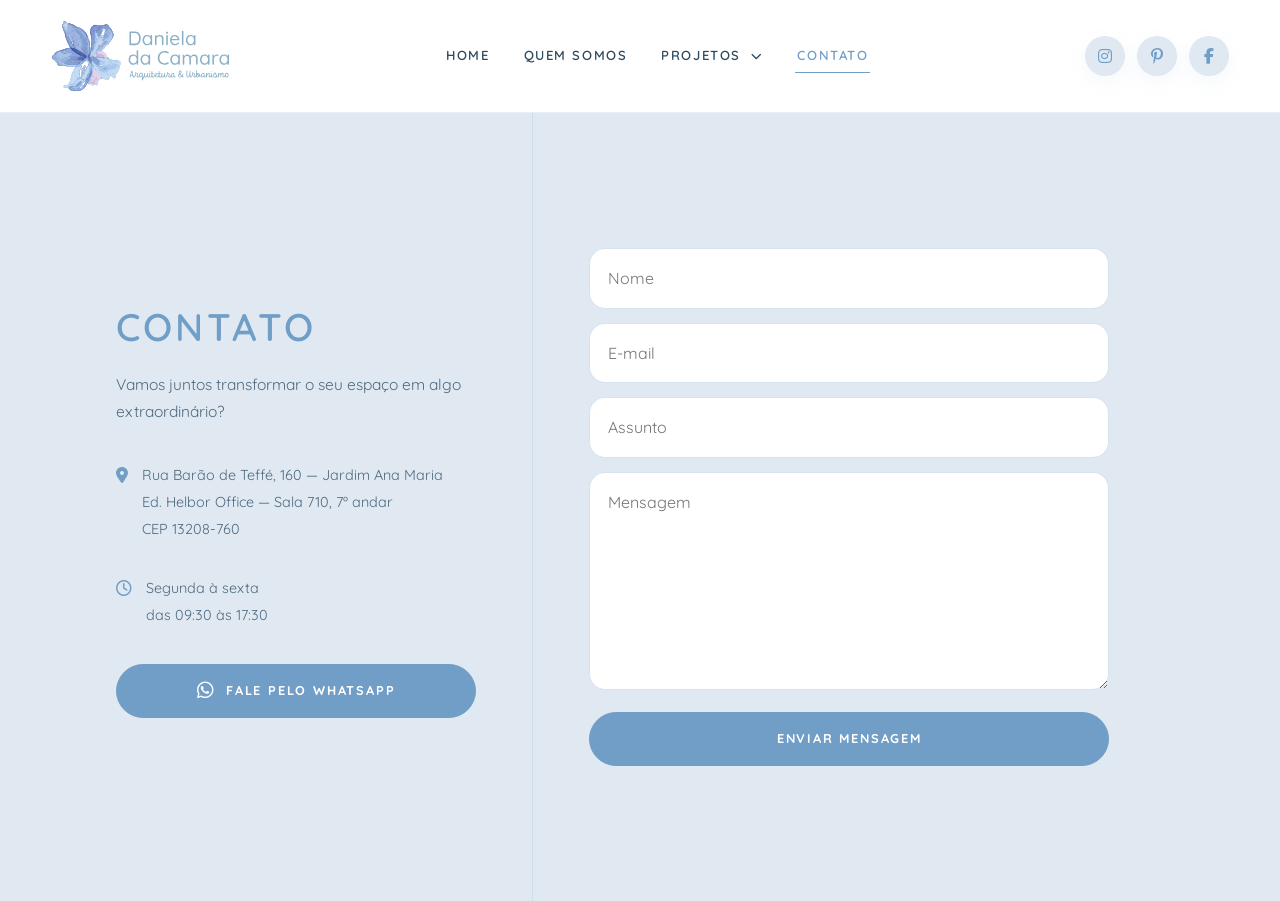
==== commit 63292b22: "atualizar horário e adicionar projeto ao site" ====
--- a/contato.html
+++ b/contato.html
@@ -77,7 +77,7 @@
           <i class="fa-regular fa-clock" aria-hidden="true"></i>
           <div class="contact-detail-text">
             <span>Segunda à sexta</span>
-            <span>das 10h às 17h</span>
+            <span>das 09:30 às 17:30</span>
           </div>
         </div>
 
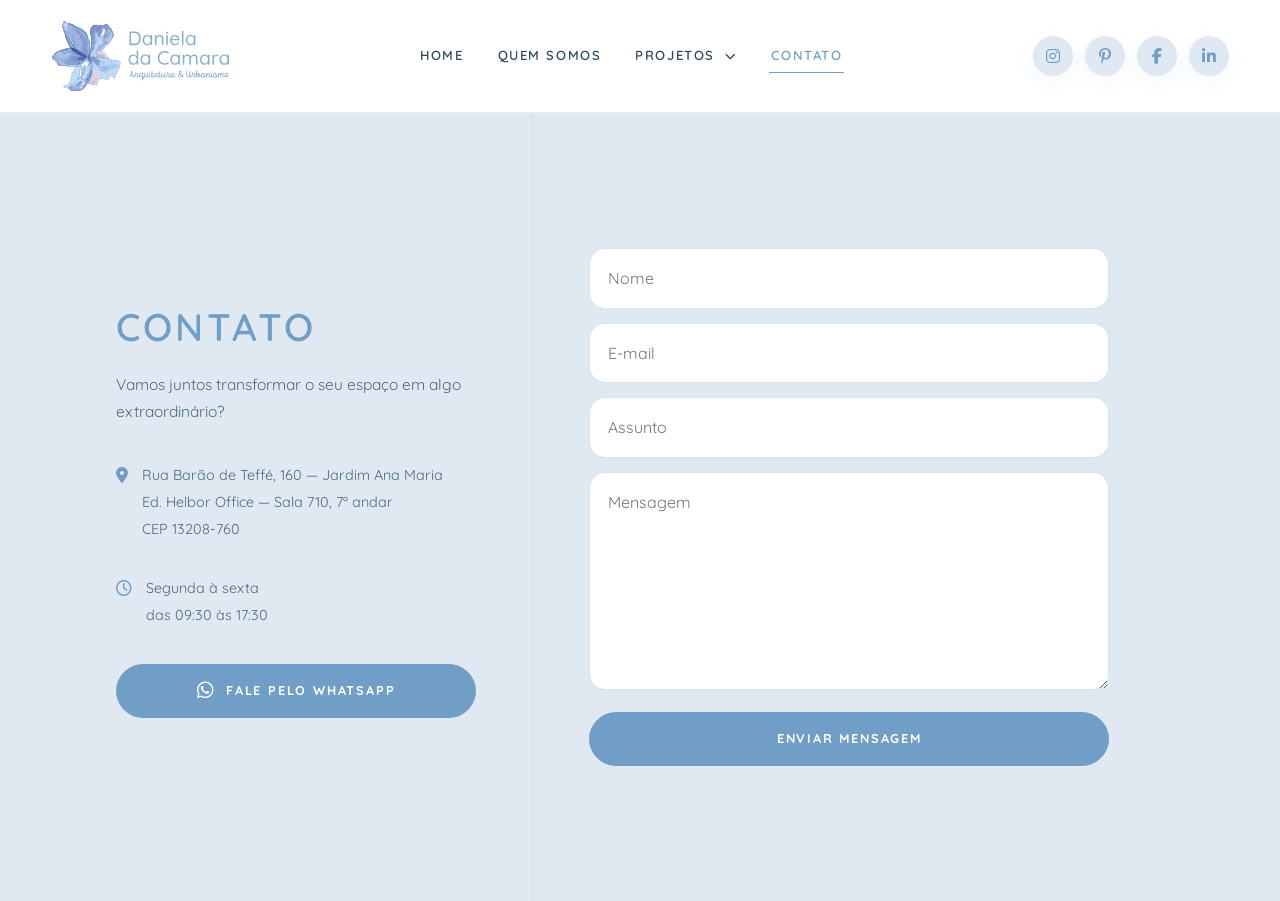
==== commit bae615f6: "adicionar linkedin e alterar home" ====
--- a/contato.html
+++ b/contato.html
@@ -47,6 +47,7 @@
           <a href="https://www.instagram.com/danieladacamaraarquitetura/" target="_blank" rel="noopener noreferrer" aria-label="Instagram"><i class="fa-brands fa-instagram" aria-hidden="true"></i></a>
           <a href="https://www.pinterest.com/danicamaraarquitetura/" target="_blank" rel="noopener noreferrer" aria-label="Pinterest"><i class="fa-brands fa-pinterest-p" aria-hidden="true"></i></a>
           <a href="https://www.facebook.com/share/18vopfFnv1/?mibextid=wwXIfr" target="_blank" rel="noopener noreferrer" aria-label="Facebook"><i class="fa-brands fa-facebook-f" aria-hidden="true"></i></a>
+          <a href="https://www.linkedin.com/company/daniela-da-camara-arquitetura-urbanismo/?viewAsMember=true" target="_blank" rel="noopener noreferrer" aria-label="LinkedIn"><i class="fa-brands fa-linkedin-in" aria-hidden="true"></i></a>
         </div>
 
         <button class="menu-toggle" id="menuToggle" aria-label="Abrir menu" aria-expanded="false">
